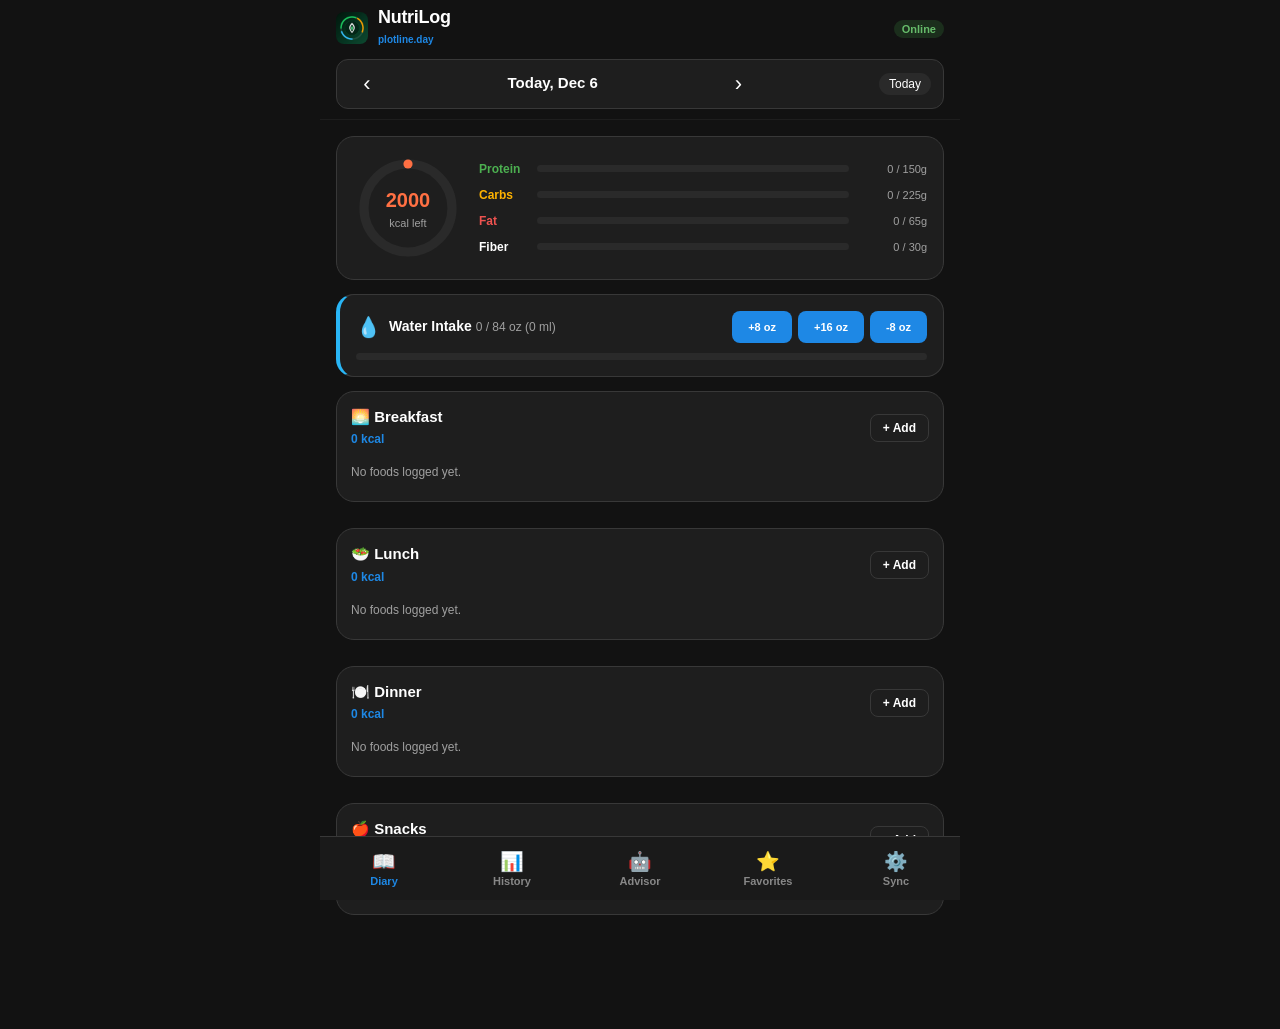
==== docs/index.html @ 771556ab "chore: update app icons Replace existing favicon and icon assets with updated versions." ====
<!DOCTYPE html>
<html lang="en">
<head>
  <meta charset="UTF-8">
  <meta name="viewport" content="width=device-width, initial-scale=1.0, maximum-scale=1.0, user-scalable=no, viewport-fit=cover">
  <title>NutriLog: Macro & Food Tracker</title>
  <meta name="description" content="Minimalist nutrition, macro, and water tracker with offline PWA support served directly from plotline.day">
  <meta name="theme-color" content="#0D47A1">
  <meta name="apple-mobile-web-app-capable" content="yes">
  <meta name="apple-mobile-web-app-status-bar-style" content="black-translucent">
  <meta name="apple-mobile-web-app-title" content="NutriLog">

  <link rel="manifest" href="manifest.webmanifest">
  <link rel="icon" type="image/png" sizes="192x192" href="icons/icon-192.png">
  <link rel="apple-touch-icon" href="icons/icon-192.png">
  <link rel="stylesheet" href="style.css">
</head>
<body>
  <!-- Background Update Notification Banner -->
  <aside id="update-banner" class="update-banner hidden" role="alert" aria-live="polite">
    <div class="update-banner-content">
      <div class="update-icon">⚡</div>
      <div class="update-text">
        <strong>New version available!</strong>
        <span>Tap update to refresh with the latest changes instantly.</span>
      </div>
      <button id="btn-update-now" class="btn btn-primary btn-sm">Update now</button>
      <button id="btn-close-update" class="btn-icon" aria-label="Dismiss banner">&times;</button>
    </div>
  </aside>

  <!-- PWA Install Prompt Bar -->
  <aside id="install-banner" class="install-banner hidden">
    <div class="install-banner-content">
      <img src="icons/icon-192.png" alt="NutriLog" class="install-icon">
      <div class="install-text">
        <strong>Install NutriLog App</strong>
        <span>Add to home screen for instant offline tracking</span>
      </div>
      <button id="btn-install-pwa" class="btn btn-accent btn-sm">Install</button>
      <button id="btn-dismiss-install" class="btn-icon" aria-label="Dismiss install">&times;</button>
    </div>
  </aside>

  <div id="app-container">
    <!-- Header -->
    <header class="app-header">
      <div class="header-top">
        <div class="brand">
          <img src="icons/icon-192.png" alt="NutriLog Logo" class="brand-logo">
          <div>
            <h1 class="brand-title">NutriLog</h1>
            <span class="brand-sub">plotline.day</span>
          </div>
        </div>
        <div class="header-actions">
          <span id="connection-pill" class="badge badge-success">Online</span>
        </div>
      </div>

      <!-- Date Navigator (shown on Diary tab) -->
      <nav id="date-navigator" class="date-nav" aria-label="Date navigation">
        <button id="btn-prev-day" class="nav-arrow" aria-label="Previous day">&#8249;</button>
        <div class="date-picker-wrap">
          <button id="btn-date-display" class="date-label">Today, Nov 3</button>
          <input type="date" id="native-date-picker" class="hidden-date-input" aria-label="Select date">
        </div>
        <button id="btn-next-day" class="nav-arrow" aria-label="Next day">&#8250;</button>
        <button id="btn-today" class="btn-chip">Today</button>
      </nav>
    </header>

    <!-- Main Content Panels -->
    <main class="app-main">
      <!-- TAB 1: DIARY -->
      <section id="tab-diary" class="tab-pane active" aria-labelledby="nav-tab-diary">
        <!-- Daily Macro Rings & Calorie Progress -->
        <article class="card card-rings">
          <div class="rings-grid">
            <div class="calorie-ring-box">
              <svg class="ring-svg" viewBox="0 0 120 120" aria-label="Calorie progress ring">
                <circle class="ring-bg" cx="60" cy="60" r="48"></circle>
                <circle id="calorie-ring-fill" class="ring-fill ring-calories" cx="60" cy="60" r="48"></circle>
              </svg>
              <div class="ring-center-text">
                <span id="diary-remaining-calories" class="ring-val">2000</span>
                <span class="ring-label">kcal left</span>
              </div>
            </div>
            <div class="macro-breakdown-list">
              <div class="macro-row">
                <span class="macro-name color-protein">Protein</span>
                <div class="progress-bar-wrap">
                  <div id="bar-protein" class="progress-bar bar-protein" style="width: 0%"></div>
                </div>
                <span id="label-protein" class="macro-qty">0 / 150g</span>
              </div>
              <div class="macro-row">
                <span class="macro-name color-carbs">Carbs</span>
                <div class="progress-bar-wrap">
                  <div id="bar-carbs" class="progress-bar bar-carbs" style="width: 0%"></div>
                </div>
                <span id="label-carbs" class="macro-qty">0 / 225g</span>
              </div>
              <div class="macro-row">
                <span class="macro-name color-fat">Fat</span>
                <div class="progress-bar-wrap">
                  <div id="bar-fat" class="progress-bar bar-fat" style="width: 0%"></div>
                </div>
                <span id="label-fat" class="macro-qty">0 / 65g</span>
              </div>
              <div class="macro-row">
                <span class="macro-name color-fiber">Fiber</span>
                <div class="progress-bar-wrap">
                  <div id="bar-fiber" class="progress-bar bar-fiber" style="width: 0%"></div>
                </div>
                <span id="label-fiber" class="macro-qty">0 / 30g</span>
              </div>
            </div>
          </div>
        </article>

        <!-- Water Tracker (In OZ) -->
        <article class="card card-water">
          <div class="water-header">
            <div class="water-title">
              <span class="water-icon">💧</span>
              <div>
                <strong>Water Intake</strong>
                <span id="water-intake-oz-display" class="text-sub">0 / 84 oz (0 ml)</span>
              </div>
            </div>
            <div class="water-quick-buttons">
              <button class="btn btn-water-sm" onclick="app.addWater(237)">+8 oz</button>
              <button class="btn btn-water-sm" onclick="app.addWater(473)">+16 oz</button>
              <button class="btn btn-water-sub" onclick="app.addWater(-237)">-8 oz</button>
            </div>
          </div>
          <div class="progress-bar-wrap water-bar-wrap">
            <div id="bar-water" class="progress-bar bar-water" style="width: 0%"></div>
          </div>
        </article>

        <!-- Meal Category Lists -->
        <div class="meals-container">
          <!-- Breakfast -->
          <article class="card card-meal" id="meal-card-BREAKFAST">
            <div class="meal-header">
              <div>
                <h2 class="meal-name">🌅 Breakfast</h2>
                <span id="kcal-BREAKFAST" class="meal-sub">0 kcal</span>
              </div>
              <button class="btn btn-outline btn-sm" onclick="app.openAddFoodModal('BREAKFAST')">+ Add</button>
            </div>
            <ul id="entries-BREAKFAST" class="meal-entries-list"></ul>
          </article>

          <!-- Lunch -->
          <article class="card card-meal" id="meal-card-LUNCH">
            <div class="meal-header">
              <div>
                <h2 class="meal-name">🥗 Lunch</h2>
                <span id="kcal-LUNCH" class="meal-sub">0 kcal</span>
              </div>
              <button class="btn btn-outline btn-sm" onclick="app.openAddFoodModal('LUNCH')">+ Add</button>
            </div>
            <ul id="entries-LUNCH" class="meal-entries-list"></ul>
          </article>

          <!-- Dinner -->
          <article class="card card-meal" id="meal-card-DINNER">
            <div class="meal-header">
              <div>
                <h2 class="meal-name">🍽️ Dinner</h2>
                <span id="kcal-DINNER" class="meal-sub">0 kcal</span>
              </div>
              <button class="btn btn-outline btn-sm" onclick="app.openAddFoodModal('DINNER')">+ Add</button>
            </div>
            <ul id="entries-DINNER" class="meal-entries-list"></ul>
          </article>

          <!-- Snacks -->
          <article class="card card-meal" id="meal-card-SNACK">
            <div class="meal-header">
              <div>
                <h2 class="meal-name">🍎 Snacks</h2>
                <span id="kcal-SNACK" class="meal-sub">0 kcal</span>
              </div>
              <button class="btn btn-outline btn-sm" onclick="app.openAddFoodModal('SNACK')">+ Add</button>
            </div>
            <ul id="entries-SNACK" class="meal-entries-list"></ul>
          </article>
        </div>
      </section>

      <!-- TAB 2: HISTORY -->
      <section id="tab-history" class="tab-pane" aria-labelledby="nav-tab-history">
        <div class="history-controls">
          <div>
            <h2 class="section-title">Nutrition History</h2>
            <span class="text-sub">Calorie and macro trends over time</span>
          </div>
          <div class="chip-group" role="radiogroup" aria-label="History date range">
            <button class="chip active" onclick="app.setHistoryRange(7)">7D</button>
            <button class="chip" onclick="app.setHistoryRange(14)">14D</button>
            <button class="chip" onclick="app.setHistoryRange(30)">30D</button>
          </div>
        </div>

        <!-- KPI Cards -->
        <div class="kpi-grid">
          <div class="card kpi-card">
            <span class="kpi-title">Avg Calories</span>
            <span id="kpi-avg-calories" class="kpi-val color-calories">0</span>
            <span id="kpi-goal-calories" class="kpi-sub">Goal: 2000 kcal</span>
          </div>
          <div class="card kpi-card">
            <span class="kpi-title">Avg Protein</span>
            <span id="kpi-avg-protein" class="kpi-val color-protein">0g</span>
            <span id="kpi-goal-protein" class="kpi-sub">Goal: 150g</span>
          </div>
          <div class="card kpi-card">
            <span class="kpi-title">On-Target Days</span>
            <span id="kpi-on-target" class="kpi-val color-water">0/0d</span>
            <span id="kpi-avg-water" class="kpi-sub">Avg H2O: 0 oz</span>
          </div>
        </div>

        <!-- Empty State (Shown when no historical logs exist) -->
        <article id="history-empty-state" class="card card-empty-state">
          <div class="empty-icon">📊</div>
          <h3>No Nutrition History Yet</h3>
          <p>You haven't logged any meals yet. When you add meals in your Daily Diary, your calorie trends, macro breakdowns, and charts will appear here automatically.</p>
          <button class="btn btn-primary" onclick="app.switchTab('diary')">Open Daily Diary</button>
        </article>

        <!-- Charts Content (Shown when logs exist) -->
        <div id="history-charts-content" class="charts-wrap hidden">
          <!-- Calorie History Chart -->
          <article class="card card-chart">
            <div class="chart-header">
              <div>
                <strong>Calorie Intake Over Time</strong>
                <span class="text-sub">Dashed line = daily target</span>
              </div>
              <button id="btn-toggle-calorie-chart" class="btn btn-outline btn-sm" onclick="app.toggleCalorieChartType()">Toggle Line/Bar</button>
            </div>
            <div class="chart-container">
              <canvas id="canvas-calories-chart" width="600" height="240"></canvas>
            </div>
          </article>

          <!-- Macro Trends Chart -->
          <article class="card card-chart">
            <div class="chart-header">
              <div>
                <strong>Macronutrients Over Time</strong>
                <span class="text-sub">Protein, Carbs, Fat (grams)</span>
              </div>
            </div>
            <div class="chart-container">
              <canvas id="canvas-macros-chart" width="600" height="240"></canvas>
            </div>
          </article>

          <!-- Daily Breakdown List -->
          <div class="daily-breakdown-section">
            <h3 class="section-title">Daily Log Breakdown</h3>
            <div id="history-breakdown-list" class="breakdown-list"></div>
          </div>
        </div>
      </section>

      <!-- TAB 3: AI ADVISOR -->
      <section id="tab-advisor" class="tab-pane" aria-labelledby="nav-tab-advisor">
        <h2 class="section-title">AI Nutrition Advisor</h2>
        <span class="text-sub">Smart feedback based on your goals & logged intake</span>

        <article class="card card-advisor">
          <div class="advisor-status-box">
            <div class="advisor-icon">🤖</div>
            <div class="advisor-intro">
              <strong>Personalized Daily Feedback</strong>
              <span>Reviewing today's calories, protein, and water progress.</span>
            </div>
          </div>
          <div id="advisor-advice-body" class="advisor-advice-body">
            <p>Log your meals for today in the <strong>Diary</strong> to receive tailored guidance on balancing macros, hitting your protein target, and managing calorie density.</p>
          </div>
          <button class="btn btn-primary btn-block" onclick="app.refreshAiAdvice()">Analyze Today's Nutrition</button>
        </article>
      </section>

      <!-- TAB 4: FAVORITES & RECENTS -->
      <section id="tab-favorites" class="tab-pane" aria-labelledby="nav-tab-favorites">
        <div class="fav-header">
          <div>
            <h2 class="section-title">Foods Library</h2>
            <span class="text-sub">Favorites & staple foods for quick logging</span>
          </div>
          <button class="btn btn-primary btn-sm" onclick="app.openCustomFoodModal()">+ Create Food</button>
        </div>

        <div class="search-input-wrap">
          <input type="text" id="fav-search-input" class="form-input" placeholder="Search saved & staple foods..." oninput="app.filterFavorites(this.value)">
        </div>

        <div id="favorites-list" class="favorites-grid"></div>
      </section>

      <!-- TAB 5: SETTINGS & GOALS -->
      <section id="tab-settings" class="tab-pane" aria-labelledby="nav-tab-settings">
        <!-- Daily Nutritional Goals Card -->
        <article class="card card-goals">
          <div class="goals-card-header">
            <span class="goals-icon">🎯</span>
            <div>
              <strong>Daily Nutritional Goals</strong>
              <span class="text-sub">Set targets in calories, macros, and water in OZ</span>
            </div>
          </div>

          <!-- Dynamic Real-Time Macro Calorie Validation Alert -->
          <aside id="macro-validation-alert" class="alert-box alert-warning hidden" role="alert">
            <div class="alert-header">
              <span class="alert-icon">⚠️</span>
              <strong id="macro-validation-title">Macro calories do not match total calorie goal</strong>
            </div>
            <p id="macro-validation-desc" class="alert-body"></p>
            <div class="alert-reminder">
              <strong>📌 Calorie Reminder:</strong> Protein = 4 kcal/g • Carbohydrates = 4 kcal/g • Fat = 9 kcal/g
            </div>
            <button id="btn-auto-balance" class="btn btn-sm btn-outline" onclick="app.autoSetCaloriesToMatchMacros()">Auto-Set Calorie Goal to Match Macros</button>
          </aside>

          <aside id="macro-validation-success" class="alert-box alert-success hidden">
            <span>✓ Macros balance to exact calorie goal (P × 4 + C × 4 + F × 9)</span>
          </aside>

          <form id="form-goals" class="goals-form" onsubmit="event.preventDefault(); app.saveGoals();">
            <div class="form-row">
              <div class="form-group">
                <label for="goal-calories">Calories (kcal)</label>
                <input type="number" id="goal-calories" class="form-input" required min="500" max="10000" oninput="app.checkMacroBalance()">
              </div>
              <div class="form-group">
                <label for="goal-water-oz">Water Target (oz)</label>
                <input type="number" id="goal-water-oz" class="form-input" required min="10" max="300" oninput="app.updateWaterOzHelper(this.value)">
                <span id="goal-water-ml-helper" class="input-helper">≈ 2484 ml</span>
              </div>
            </div>

            <div class="form-row">
              <div class="form-group">
                <label for="goal-protein">Protein (g)</label>
                <input type="number" id="goal-protein" class="form-input" required min="0" max="600" oninput="app.checkMacroBalance()">
                <span id="helper-protein-kcal" class="input-helper">0 kcal</span>
              </div>
              <div class="form-group">
                <label for="goal-carbs">Carbs (g)</label>
                <input type="number" id="goal-carbs" class="form-input" required min="0" max="1000" oninput="app.checkMacroBalance()">
                <span id="helper-carbs-kcal" class="input-helper">0 kcal</span>
              </div>
            </div>

            <div class="form-row">
              <div class="form-group">
                <label for="goal-fat">Fat (g)</label>
                <input type="number" id="goal-fat" class="form-input" required min="0" max="400" oninput="app.checkMacroBalance()">
                <span id="helper-fat-kcal" class="input-helper">0 kcal</span>
              </div>
              <div class="form-group">
                <label for="goal-fiber">Fiber (g)</label>
                <input type="number" id="goal-fiber" class="form-input" required min="0" max="100">
                <span class="input-helper">Daily minimum</span>
              </div>
            </div>

            <button type="submit" class="btn btn-primary btn-block">Save Nutritional Goals</button>
            <div id="goals-saved-toast" class="toast-success hidden">✓ Goals saved successfully!</div>
          </form>
        </article>

        <!-- Google Drive Backup & Sync Card -->
        <article class="card card-sync">
          <div class="sync-header">
            <span class="sync-icon">☁️</span>
            <div>
              <strong>Google Drive & Local Data Sync</strong>
              <span class="text-sub">Instant backup & cross-device restore</span>
            </div>
          </div>

          <!-- Wi-Fi Status & Wide Sync Button -->
          <div class="wifi-panel">
            <div class="wifi-panel-header">
              <span id="wifi-icon" class="wifi-badge-icon">📶</span>
              <div class="wifi-panel-text">
                <strong id="wifi-status-title">Wi-Fi Connected • Ready to Auto-Upload</strong>
                <span id="wifi-status-sub" class="text-sub">Changes sync to your Google Drive backup</span>
              </div>
              <span id="queue-badge" class="badge badge-warning hidden">0 Queued</span>
            </div>

            <div class="sync-details">
              <div>Status: <span id="sync-status-msg">Idle (All data synchronized)</span></div>
              <div>Domain: <strong>https://plotline.day</strong></div>
            </div>

            <button id="btn-sync-now" class="btn btn-primary btn-block btn-wide-sync" onclick="app.syncNow()">
              🔄 Sync Now to Google Drive
            </button>
          </div>

          <!-- Backup JSON Export / Import -->
          <div class="backup-actions">
            <button class="btn btn-outline" onclick="app.exportBackup()">📥 Export Backup (JSON)</button>
            <label class="btn btn-outline file-label">
              📤 Import Backup (JSON)
              <input type="file" id="import-backup-file" accept=".json" class="hidden" onchange="app.importBackup(event)">
            </label>
          </div>
        </article>

        <!-- App Version, Offline Service Worker & Update Status Card -->
        <article class="card card-version">
          <div class="version-header">
            <div class="version-icon">🛡️</div>
            <div>
              <strong>NutriLog PWA</strong>
              <span class="text-sub">plotline.day • Version 1.0.1</span>
            </div>
            <span class="badge badge-success">PWA Active</span>
          </div>

          <div class="version-details">
            <div class="detail-row">
              <span>Service Worker Status:</span>
              <span id="sw-status-label" class="badge badge-outline">Installed & Active</span>
            </div>
            <div class="detail-row">
              <span>Offline Cache:</span>
              <span id="cache-status-label">Offline Ready (plotline.day)</span>
            </div>
            <div class="detail-row">
              <span>Hosting:</span>
              <span>GitHub Pages (Custom Domain)</span>
            </div>
          </div>

          <button class="btn btn-primary btn-block" onclick="app.manualCheckUpdate()">
            🔍 Check for Updates on plotline.day
          </button>

          <div class="danger-zone">
            <button class="btn btn-danger-outline btn-block" onclick="app.openResetModal()">
              🗑️ Reset All Meal & Water Logs
            </button>
          </div>
        </article>
      </section>
    </main>

    <!-- Bottom Navigation Bar (5 tabs) -->
    <nav class="bottom-nav" aria-label="Main navigation">
      <button class="nav-btn active" data-tab="diary" onclick="app.switchTab('diary')" id="nav-tab-diary">
        <span class="nav-icon">📖</span>
        <span class="nav-label">Diary</span>
      </button>
      <button class="nav-btn" data-tab="history" onclick="app.switchTab('history')" id="nav-tab-history">
        <span class="nav-icon">📊</span>
        <span class="nav-label">History</span>
      </button>
      <button class="nav-btn" data-tab="advisor" onclick="app.switchTab('advisor')" id="nav-tab-advisor">
        <span class="nav-icon">🤖</span>
        <span class="nav-label">Advisor</span>
      </button>
      <button class="nav-btn" data-tab="favorites" onclick="app.switchTab('favorites')" id="nav-tab-favorites">
        <span class="nav-icon">⭐</span>
        <span class="nav-label">Favorites</span>
      </button>
      <button class="nav-btn" data-tab="settings" onclick="app.switchTab('settings')" id="nav-tab-settings">
        <span class="nav-icon">⚙️</span>
        <span class="nav-label">Sync</span>
      </button>
    </nav>
  </div>

  <!-- Modal: Add Food / Search -->
  <div id="modal-add-food" class="modal-overlay hidden" role="dialog" aria-modal="true">
    <div class="modal-card">
      <div class="modal-header">
        <h3 id="modal-meal-title">Add Food to Breakfast</h3>
        <button class="btn-icon" onclick="app.closeModal('modal-add-food')" aria-label="Close modal">&times;</button>
      </div>
      <div class="modal-body">
        <div class="search-input-wrap">
          <input type="text" id="food-search-box" class="form-input" placeholder="Search food, staple, or barcode..." oninput="app.searchFoods(this.value)">
        </div>
        <div class="quick-scanner-shortcuts">
          <button class="btn btn-outline btn-sm" onclick="app.openBarcodeModal()">📷 Scan Barcode</button>
          <button class="btn btn-outline btn-sm" onclick="app.openAiRecipeModal()">✨ Scan Label / Photo</button>
        </div>
        <div id="food-search-results" class="search-results-list"></div>
      </div>
    </div>
  </div>

  <!-- Modal: Create Custom Food -->
  <div id="modal-custom-food" class="modal-overlay hidden" role="dialog" aria-modal="true">
    <div class="modal-card">
      <div class="modal-header">
        <h3>Create Custom Food</h3>
        <button class="btn-icon" onclick="app.closeModal('modal-custom-food')" aria-label="Close modal">&times;</button>
      </div>
      <form id="form-custom-food" onsubmit="event.preventDefault(); app.saveCustomFood();">
        <div class="modal-body form-grid">
          <div class="form-group full-width">
            <label for="custom-name">Food Name</label>
            <input type="text" id="custom-name" class="form-input" required placeholder="e.g. Greek Yogurt 2%">
          </div>
          <div class="form-group">
            <label for="custom-brand">Brand</label>
            <input type="text" id="custom-brand" class="form-input" placeholder="e.g. Fage">
          </div>
          <div class="form-group">
            <label for="custom-serving-size">Serving Size (g)</label>
            <input type="number" id="custom-serving-size" class="form-input" required value="100">
          </div>
          <div class="form-group">
            <label for="custom-calories">Calories (kcal)</label>
            <input type="number" id="custom-calories" class="form-input" required min="0">
          </div>
          <div class="form-group">
            <label for="custom-protein">Protein (g)</label>
            <input type="number" id="custom-protein" class="form-input" required min="0">
          </div>
          <div class="form-group">
            <label for="custom-carbs">Carbs (g)</label>
            <input type="number" id="custom-carbs" class="form-input" required min="0">
          </div>
          <div class="form-group">
            <label for="custom-fat">Fat (g)</label>
            <input type="number" id="custom-fat" class="form-input" required min="0">
          </div>
        </div>
        <div class="modal-footer">
          <button type="button" class="btn btn-outline" onclick="app.closeModal('modal-custom-food')">Cancel</button>
          <button type="submit" class="btn btn-primary">Save to Library</button>
        </div>
      </form>
    </div>
  </div>

  <!-- Modal: Barcode Scanner -->
  <div id="modal-barcode" class="modal-overlay hidden" role="dialog" aria-modal="true">
    <div class="modal-card">
      <div class="modal-header">
        <h3>Barcode Scanner</h3>
        <button class="btn-icon" onclick="app.closeModal('modal-barcode')" aria-label="Close modal">&times;</button>
      </div>
      <div class="modal-body barcode-modal-body">
        <p class="text-sub">Enter a 12-13 digit UPC/EAN or test barcode:</p>
        <div class="barcode-input-row">
          <input type="text" id="barcode-manual-input" class="form-input" placeholder="e.g. 011110825316" inputmode="numeric">
          <button class="btn btn-primary" onclick="app.lookupBarcode(document.getElementById('barcode-manual-input').value)">Lookup</button>
        </div>
        <div class="barcode-examples">
          <span>Common examples:</span>
          <button class="chip" onclick="app.lookupBarcode('737628064502')">Thai Noodles</button>
          <button class="chip" onclick="app.lookupBarcode('041570054238')">Oat Milk</button>
        </div>
        <div id="barcode-result-area" class="barcode-result-area hidden"></div>
      </div>
    </div>
  </div>

  <!-- Modal: AI Recipe / Label Scanner -->
  <div id="modal-ai-scan" class="modal-overlay hidden" role="dialog" aria-modal="true">
    <div class="modal-card">
      <div class="modal-header">
        <h3>AI Nutrition Label / Meal Scanner</h3>
        <button class="btn-icon" onclick="app.closeModal('modal-ai-scan')" aria-label="Close modal">&times;</button>
      </div>
      <div class="modal-body">
        <p class="text-sub">Describe what you ate or paste nutrition label values to estimate macros:</p>
        <textarea id="ai-scan-description" class="form-input textarea" rows="3" placeholder="e.g. 2 scrambled eggs with half an avocado and 1 slice of sourdough toast"></textarea>
        <button class="btn btn-primary btn-block" onclick="app.analyzeAiMeal()">✨ Estimate Nutrition</button>
        <div id="ai-scan-results" class="ai-scan-results hidden"></div>
      </div>
    </div>
  </div>

  <!-- Modal: Reset Confirmation -->
  <div id="modal-reset" class="modal-overlay hidden" role="dialog" aria-modal="true">
    <div class="modal-card">
      <div class="modal-header">
        <h3>Clear All Food & Water History?</h3>
        <button class="btn-icon" onclick="app.closeModal('modal-reset')" aria-label="Close modal">&times;</button>
      </div>
      <div class="modal-body">
        <p>This will permanently delete all logged meal entries and water records from your device's history, leaving an empty slate.</p>
        <p class="text-sub">Your target goals and custom saved foods in your library will NOT be deleted.</p>
      </div>
      <div class="modal-footer">
        <button class="btn btn-outline" onclick="app.closeModal('modal-reset')">Cancel</button>
        <button class="btn btn-danger" onclick="app.confirmResetHistory()">Clear All Logs</button>
      </div>
    </div>
  </div>

  <script src="app.js"></script>
</body>
</html>
---- docs/style.css ----
/* NutriLog PWA Stylesheet */
:root {
  --bg-color: #121212;
  --surface-color: #1E1E1E;
  --surface-variant: #2A2A2A;
  --outline-color: #383838;
  --text-main: #FFFFFF;
  --text-sub: #A0A0A0;
  
  --primary: #1E88E5;
  --primary-hover: #1565C0;
  --primary-container: rgba(30, 136, 229, 0.18);
  
  --calories-color: #FF7043;
  --protein-color: #4CAF50;
  --carbs-color: #FFB300;
  --fat-color: #EF5350;
  --fiber-color: #AB47BC;
  --water-color: #29B6F6;
  
  --error-color: #E53935;
  --error-container: rgba(229, 57, 53, 0.16);
  --success-color: #43A047;
  
  --font-family: -apple-system, BlinkMacSystemFont, "Segoe UI", Roboto, Helvetica, Arial, sans-serif;
  --radius-lg: 18px;
  --radius-md: 12px;
  --radius-sm: 8px;
  --bottom-nav-height: 64px;
}

* {
  box-sizing: border-box;
  margin: 0;
  padding: 0;
  -webkit-tap-highlight-color: transparent;
}

body {
  background-color: var(--bg-color);
  color: var(--text-main);
  font-family: var(--font-family);
  font-size: 14px;
  line-height: 1.5;
  min-height: 100vh;
  min-height: 100dvh;
  display: flex;
  flex-direction: column;
  overflow-x: hidden;
  user-select: none;
  -webkit-font-smoothing: antialiased;
}

/* Update Banner (Top notification when new sw.js arrives) */
.update-banner {
  position: sticky;
  top: 0;
  z-index: 9999;
  background: linear-gradient(135deg, #0D47A1, #1976D2);
  color: #FFFFFF;
  padding: 12px 16px;
  box-shadow: 0 4px 16px rgba(0,0,0,0.4);
  transition: transform 0.3s cubic-bezier(0.16, 1, 0.3, 1), opacity 0.3s;
}

.update-banner-content {
  max-width: 600px;
  margin: 0 auto;
  display: flex;
  align-items: center;
  gap: 12px;
}

.update-icon {
  font-size: 24px;
}

.update-text {
  flex: 1;
  display: flex;
  flex-direction: column;
  font-size: 13px;
}

.update-text strong {
  font-size: 14px;
  color: #FFF;
}

.install-banner {
  background-color: #1F2937;
  border-bottom: 1px solid var(--outline-color);
  padding: 10px 16px;
  position: sticky;
  top: 0;
  z-index: 9998;
}

.install-banner-content {
  max-width: 600px;
  margin: 0 auto;
  display: flex;
  align-items: center;
  gap: 12px;
}

.install-icon {
  width: 36px;
  height: 36px;
  border-radius: 8px;
}

.install-text {
  flex: 1;
  display: flex;
  flex-direction: column;
}

.install-text strong {
  font-size: 13px;
}

.install-text span {
  font-size: 11px;
  color: var(--text-sub);
}

#app-container {
  display: flex;
  flex-direction: column;
  flex: 1;
  max-width: 640px;
  width: 100%;
  margin: 0 auto;
  padding-bottom: calc(var(--bottom-nav-height) + env(safe-area-inset-bottom, 16px) + 20px);
}

/* Header */
.app-header {
  padding: calc(env(safe-area-inset-top, 12px) + 8px) 16px 10px 16px;
  background-color: var(--bg-color);
  position: sticky;
  top: 0;
  z-index: 100;
  border-bottom: 1px solid rgba(255, 255, 255, 0.05);
}

.header-top {
  display: flex;
  align-items: center;
  justify-content: space-between;
}

.brand {
  display: flex;
  align-items: center;
  gap: 10px;
}

.brand-logo {
  width: 32px;
  height: 32px;
  border-radius: 8px;
}

.brand-title {
  font-size: 18px;
  font-weight: 700;
  letter-spacing: -0.3px;
  line-height: 1.1;
}

.brand-sub {
  font-size: 10px;
  color: var(--primary);
  font-weight: 600;
}

.date-nav {
  display: flex;
  align-items: center;
  justify-content: space-between;
  margin-top: 10px;
  background-color: var(--surface-color);
  padding: 6px 12px;
  border-radius: var(--radius-md);
  border: 1px solid var(--outline-color);
}

.nav-arrow {
  background: none;
  border: none;
  color: var(--text-main);
  font-size: 22px;
  width: 36px;
  height: 36px;
  display: flex;
  align-items: center;
  justify-content: center;
  cursor: pointer;
  border-radius: 50%;
}

.nav-arrow:active {
  background-color: var(--surface-variant);
}

.date-picker-wrap {
  position: relative;
  cursor: pointer;
}

.date-label {
  background: none;
  border: none;
  color: var(--text-main);
  font-weight: 700;
  font-size: 15px;
  cursor: pointer;
}

.hidden-date-input {
  position: absolute;
  top: 0;
  left: 0;
  opacity: 0;
  width: 100%;
  height: 100%;
  cursor: pointer;
}

/* Main Layout */
.app-main {
  flex: 1;
  padding: 16px;
}

.tab-pane {
  display: none;
  animation: fadeIn 0.2s ease-in-out;
}

.tab-pane.active {
  display: block;
}

@keyframes fadeIn {
  from { opacity: 0; transform: translateY(4px); }
  to { opacity: 1; transform: translateY(0); }
}

/* Cards */
.card {
  background-color: var(--surface-color);
  border-radius: var(--radius-lg);
  padding: 16px;
  border: 1px solid var(--outline-color);
  margin-bottom: 14px;
}

/* Rings & Macros */
.rings-grid {
  display: flex;
  align-items: center;
  gap: 16px;
}

.calorie-ring-box {
  position: relative;
  width: 110px;
  height: 110px;
  flex-shrink: 0;
}

.ring-svg {
  width: 100%;
  height: 100%;
  transform: rotate(-90deg);
}

.ring-bg {
  fill: none;
  stroke: var(--surface-variant);
  stroke-width: 10;
}

.ring-fill {
  fill: none;
  stroke: var(--calories-color);
  stroke-width: 10;
  stroke-linecap: round;
  stroke-dasharray: 301.6;
  stroke-dashoffset: 301.6;
  transition: stroke-dashoffset 0.6s ease;
}

.ring-center-text {
  position: absolute;
  top: 0;
  left: 0;
  width: 100%;
  height: 100%;
  display: flex;
  flex-direction: column;
  align-items: center;
  justify-content: center;
}

.ring-val {
  font-size: 20px;
  font-weight: 800;
  color: var(--calories-color);
}

.ring-label {
  font-size: 11px;
  color: var(--text-sub);
}

.macro-breakdown-list {
  flex: 1;
  display: flex;
  flex-direction: column;
  gap: 8px;
}

.macro-row {
  display: flex;
  align-items: center;
  gap: 8px;
  font-size: 12px;
}

.macro-name {
  width: 50px;
  font-weight: 600;
}

.macro-qty {
  width: 70px;
  text-align: right;
  color: var(--text-sub);
  font-size: 11px;
}

.progress-bar-wrap {
  flex: 1;
  height: 7px;
  background-color: var(--surface-variant);
  border-radius: 4px;
  overflow: hidden;
}

.progress-bar {
  height: 100%;
  border-radius: 4px;
  transition: width 0.4s ease;
}

.bar-protein { background-color: var(--protein-color); }
.bar-carbs { background-color: var(--carbs-color); }
.bar-fat { background-color: var(--fat-color); }
.bar-fiber { background-color: var(--fiber-color); }
.bar-water { background-color: var(--water-color); }

/* Water Card */
.card-water {
  border-left: 4px solid var(--water-color);
}

.water-header {
  display: flex;
  align-items: center;
  justify-content: space-between;
  margin-bottom: 10px;
}

.water-title {
  display: flex;
  align-items: center;
  gap: 8px;
}

.water-icon {
  font-size: 20px;
}

.water-quick-buttons {
  display: flex;
  gap: 6px;
}

.btn-water-sm {
  background-color: rgba(41, 182, 246, 0.15);
  color: var(--water-color);
  border: none;
  font-weight: 700;
  font-size: 11px;
  padding: 5px 9px;
  border-radius: var(--radius-sm);
  cursor: pointer;
}

.btn-water-sm:active {
  background-color: rgba(41, 182, 246, 0.35);
}

.btn-water-sub {
  background-color: var(--surface-variant);
  color: var(--text-sub);
  border: none;
  font-size: 11px;
  padding: 5px 9px;
  border-radius: var(--radius-sm);
  cursor: pointer;
}

/* Meals */
.meals-container {
  display: flex;
  flex-direction: column;
  gap: 12px;
}

.card-meal {
  padding: 14px;
}

.meal-header {
  display: flex;
  align-items: center;
  justify-content: space-between;
  margin-bottom: 8px;
}

.meal-name {
  font-size: 15px;
  font-weight: 700;
}

.meal-sub {
  font-size: 12px;
  color: var(--primary);
  font-weight: 600;
}

.meal-entries-list {
  list-style: none;
  display: flex;
  flex-direction: column;
  gap: 6px;
}

.meal-entry-item {
  display: flex;
  align-items: center;
  justify-content: space-between;
  padding: 8px 10px;
  background-color: var(--surface-variant);
  border-radius: var(--radius-sm);
  font-size: 13px;
}

.entry-left {
  display: flex;
  flex-direction: column;
}

.entry-name {
  font-weight: 600;
}

.entry-macros {
  font-size: 11px;
  color: var(--text-sub);
}

.entry-right {
  display: flex;
  align-items: center;
  gap: 10px;
}

.entry-kcal {
  font-weight: 700;
  color: var(--calories-color);
}

.btn-delete-entry {
  background: none;
  border: none;
  color: #888;
  cursor: pointer;
  font-size: 16px;
  padding: 4px;
}

.btn-delete-entry:hover {
  color: var(--error-color);
}

/* KPI Grid */
.kpi-grid {
  display: grid;
  grid-template-columns: repeat(3, 1fr);
  gap: 10px;
  margin-bottom: 14px;
}

.kpi-card {
  padding: 12px 10px;
  display: flex;
  flex-direction: column;
  align-items: center;
  text-align: center;
}

.kpi-title {
  font-size: 11px;
  color: var(--text-sub);
}

.kpi-val {
  font-size: 18px;
  font-weight: 800;
  margin: 2px 0;
}

.kpi-sub {
  font-size: 10px;
  color: var(--text-sub);
}

/* History Controls & Empty State */
.history-controls {
  display: flex;
  align-items: center;
  justify-content: space-between;
  margin-bottom: 14px;
}

.chip-group {
  display: flex;
  gap: 6px;
}

.chip {
  background-color: var(--surface-variant);
  color: var(--text-sub);
  border: 1px solid var(--outline-color);
  padding: 4px 10px;
  border-radius: 16px;
  font-size: 12px;
  cursor: pointer;
}

.chip.active {
  background-color: var(--primary);
  color: #FFF;
  font-weight: 700;
  border-color: var(--primary);
}

.card-empty-state {
  text-align: center;
  padding: 32px 20px;
}

.empty-icon {
  font-size: 42px;
  margin-bottom: 10px;
}

.card-empty-state h3 {
  font-size: 17px;
  margin-bottom: 6px;
}

.card-empty-state p {
  color: var(--text-sub);
  font-size: 13px;
  margin-bottom: 16px;
}

.chart-header {
  display: flex;
  align-items: center;
  justify-content: space-between;
  margin-bottom: 12px;
}

.chart-container {
  width: 100%;
  height: 200px;
}

.chart-container canvas {
  width: 100% !important;
  height: 100% !important;
}

/* Breakdowns */
.daily-breakdown-section {
  margin-top: 16px;
}

.breakdown-list {
  display: flex;
  flex-direction: column;
  gap: 8px;
  margin-top: 8px;
}

.breakdown-row {
  display: flex;
  align-items: center;
  justify-content: space-between;
  background-color: var(--surface-color);
  border: 1px solid var(--outline-color);
  padding: 12px 14px;
  border-radius: var(--radius-md);
  cursor: pointer;
}

.breakdown-row:active {
  background-color: var(--surface-variant);
}

/* Wi-Fi & Goals Card */
.wifi-panel {
  background-color: rgba(30, 136, 229, 0.12);
  border: 1px solid rgba(30, 136, 229, 0.25);
  border-radius: var(--radius-md);
  padding: 14px;
  margin: 12px 0;
}

.wifi-panel-header {
  display: flex;
  align-items: center;
  gap: 10px;
}

.wifi-badge-icon {
  font-size: 22px;
}

.wifi-panel-text {
  flex: 1;
  display: flex;
  flex-direction: column;
}

.sync-details {
  font-size: 12px;
  color: var(--text-sub);
  margin: 10px 0;
  border-top: 1px solid rgba(255, 255, 255, 0.08);
  padding-top: 8px;
}

.btn-wide-sync {
  width: 100%;
  height: 46px;
  font-size: 14px;
  font-weight: 700;
  display: flex;
  align-items: center;
  justify-content: center;
  gap: 8px;
}

/* Alerts */
.alert-box {
  padding: 14px;
  border-radius: var(--radius-md);
  margin-bottom: 14px;
}

.alert-warning {
  background-color: var(--error-container);
  border: 1px solid rgba(229, 57, 53, 0.4);
  color: #FFCDD2;
}

.alert-warning strong {
  color: #FFF;
}

.alert-success {
  background-color: rgba(67, 160, 71, 0.18);
  border: 1px solid rgba(67, 160, 71, 0.4);
  color: #A5D6A7;
  font-size: 12px;
  font-weight: 600;
}

.alert-header {
  display: flex;
  align-items: center;
  gap: 8px;
  margin-bottom: 6px;
}

.alert-body {
  font-size: 12px;
  line-height: 1.4;
  margin-bottom: 8px;
}

.alert-reminder {
  font-size: 11px;
  padding-top: 6px;
  border-top: 1px solid rgba(255, 255, 255, 0.1);
  margin-bottom: 8px;
}

/* Forms */
.form-row {
  display: grid;
  grid-template-columns: 1fr 1fr;
  gap: 12px;
  margin-bottom: 12px;
}

.form-group {
  display: flex;
  flex-direction: column;
  gap: 4px;
}

.form-group.full-width {
  grid-column: span 2;
}

.form-group label {
  font-size: 12px;
  font-weight: 600;
  color: var(--text-sub);
}

.form-input {
  background-color: var(--surface-variant);
  border: 1px solid var(--outline-color);
  color: var(--text-main);
  padding: 10px 12px;
  border-radius: var(--radius-sm);
  font-size: 14px;
  width: 100%;
}

.form-input:focus {
  outline: none;
  border-color: var(--primary);
}

.input-helper {
  font-size: 11px;
  color: var(--text-sub);
}

.btn {
  background-color: var(--primary);
  color: #FFFFFF;
  border: none;
  border-radius: var(--radius-sm);
  padding: 10px 16px;
  font-weight: 600;
  cursor: pointer;
  display: inline-flex;
  align-items: center;
  justify-content: center;
  transition: opacity 0.2s;
}

.btn:active {
  opacity: 0.85;
}

.btn-primary { background-color: var(--primary); }
.btn-accent { background-color: #00E676; color: #000; font-weight: 700; }
.btn-danger { background-color: var(--error-color); color: #FFF; }
.btn-outline { background: none; border: 1px solid var(--outline-color); color: var(--text-main); }
.btn-danger-outline { background: none; border: 1px solid var(--error-color); color: var(--error-color); }
.btn-block { width: 100%; }
.btn-sm { padding: 6px 12px; font-size: 12px; }
.btn-chip { background-color: var(--surface-variant); border: none; color: var(--text-main); padding: 4px 10px; border-radius: 12px; font-size: 12px; cursor: pointer; }

.btn-icon {
  background: none;
  border: none;
  color: #FFF;
  font-size: 20px;
  cursor: pointer;
  padding: 4px 8px;
}

/* Badges */
.badge {
  font-size: 11px;
  padding: 3px 8px;
  border-radius: 10px;
  font-weight: 700;
}

.badge-success { background-color: rgba(67, 160, 71, 0.2); color: #66BB6A; }
.badge-warning { background-color: rgba(255, 179, 0, 0.2); color: #FFB300; }
.badge-outline { border: 1px solid var(--outline-color); color: var(--text-sub); }

/* Bottom Nav */
.bottom-nav {
  position: fixed;
  bottom: 0;
  left: 0;
  right: 0;
  height: calc(var(--bottom-nav-height) + env(safe-area-inset-bottom, 0px));
  padding-bottom: env(safe-area-inset-bottom, 0px);
  background-color: #1A1A1A;
  border-top: 1px solid var(--outline-color);
  display: flex;
  justify-content: space-around;
  align-items: center;
  z-index: 1000;
  max-width: 640px;
  margin: 0 auto;
}

.nav-btn {
  background: none;
  border: none;
  color: #888;
  display: flex;
  flex-direction: column;
  align-items: center;
  justify-content: center;
  gap: 2px;
  flex: 1;
  height: 100%;
  cursor: pointer;
}

.nav-btn.active {
  color: var(--primary);
}

.nav-icon {
  font-size: 19px;
}

.nav-label {
  font-size: 11px;
  font-weight: 600;
}

/* Modals */
.modal-overlay {
  position: fixed;
  top: 0;
  left: 0;
  right: 0;
  bottom: 0;
  background-color: rgba(0, 0, 0, 0.75);
  display: flex;
  align-items: flex-end;
  justify-content: center;
  z-index: 2000;
  backdrop-filter: blur(4px);
}

.modal-card {
  background-color: var(--surface-color);
  width: 100%;
  max-width: 640px;
  max-height: 85vh;
  border-radius: 20px 20px 0 0;
  display: flex;
  flex-direction: column;
  border-top: 1px solid var(--outline-color);
  animation: slideUp 0.25s ease-out;
  padding: 16px;
  overflow-y: auto;
}

@keyframes slideUp {
  from { transform: translateY(100%); }
  to { transform: translateY(0); }
}

.modal-header {
  display: flex;
  align-items: center;
  justify-content: space-between;
  padding-bottom: 12px;
  border-bottom: 1px solid var(--outline-color);
}

.modal-body {
  padding: 14px 0;
}

.modal-footer {
  display: flex;
  justify-content: flex-end;
  gap: 10px;
  padding-top: 12px;
  border-top: 1px solid var(--outline-color);
}

.color-calories { color: var(--calories-color); }
.color-protein { color: var(--protein-color); }
.color-carbs { color: var(--carbs-color); }
.color-fat { color: var(--fat-color); }
.color-water { color: var(--water-color); }
.text-sub { color: var(--text-sub); font-size: 12px; }
.hidden { display: none !important; }
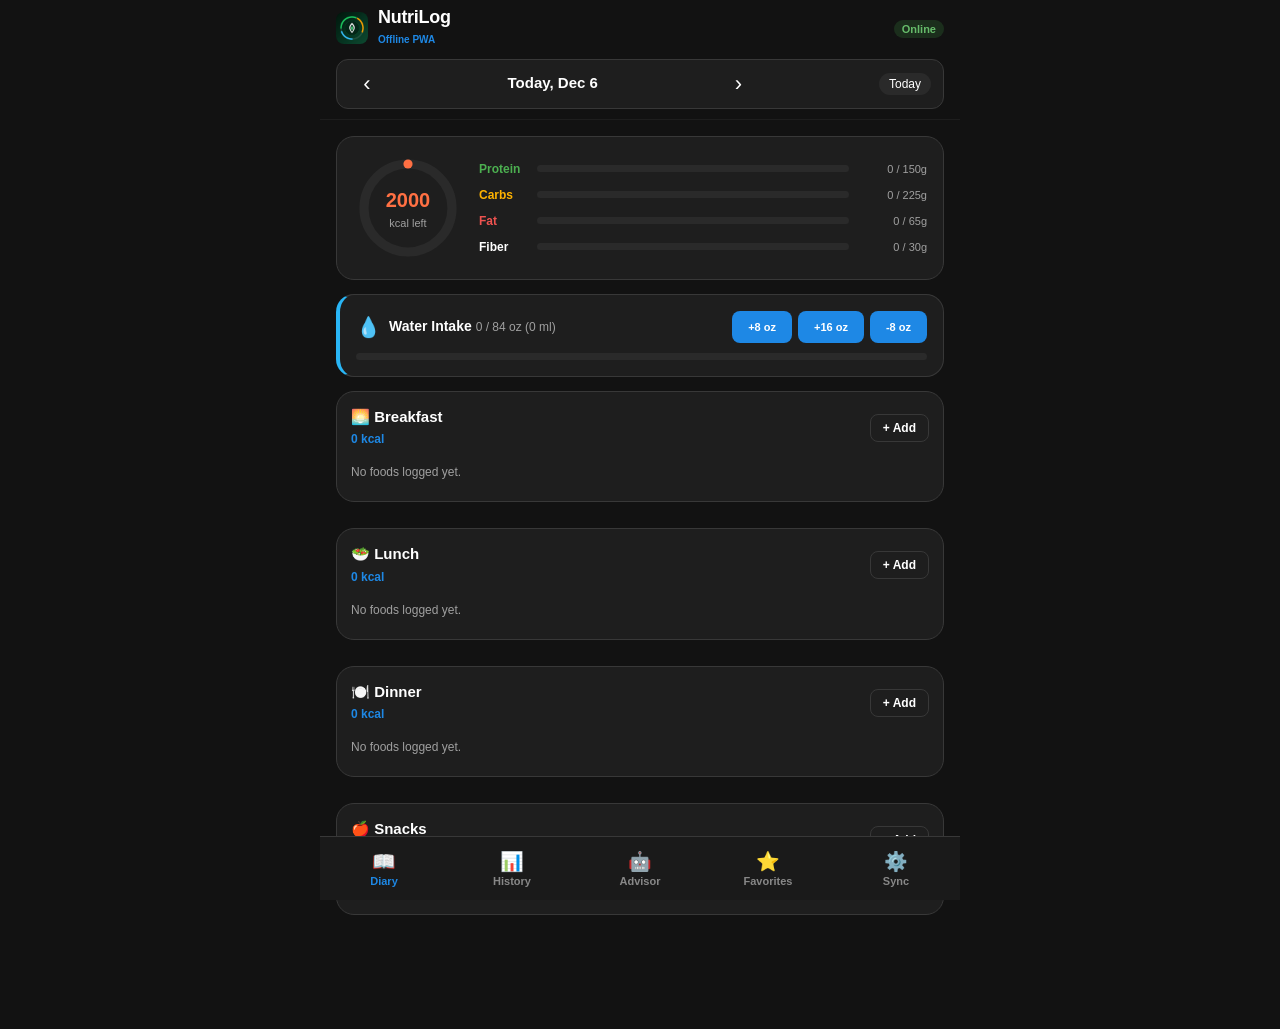
==== commit 79611cec: "refactor: remove domain-specific branding De-couple the application from the plotline.day domain to " ====
--- a/docs/index.html
+++ b/docs/index.html
@@ -4,7 +4,7 @@
   <meta charset="UTF-8">
   <meta name="viewport" content="width=device-width, initial-scale=1.0, maximum-scale=1.0, user-scalable=no, viewport-fit=cover">
   <title>NutriLog: Macro & Food Tracker</title>
-  <meta name="description" content="Minimalist nutrition, macro, and water tracker with offline PWA support served directly from plotline.day">
+  <meta name="description" content="Minimalist nutrition, macro, and water tracker with offline PWA support">
   <meta name="theme-color" content="#0D47A1">
   <meta name="apple-mobile-web-app-capable" content="yes">
   <meta name="apple-mobile-web-app-status-bar-style" content="black-translucent">
@@ -50,7 +50,7 @@
           <img src="icons/icon-192.png" alt="NutriLog Logo" class="brand-logo">
           <div>
             <h1 class="brand-title">NutriLog</h1>
-            <span class="brand-sub">plotline.day</span>
+            <span class="brand-sub">Offline PWA</span>
           </div>
         </div>
         <div class="header-actions">
@@ -404,7 +404,7 @@
 
             <div class="sync-details">
               <div>Status: <span id="sync-status-msg">Idle (All data synchronized)</span></div>
-              <div>Domain: <strong>https://plotline.day</strong></div>
+              <div>App: <strong>NutriLog Web</strong></div>
             </div>
 
             <button id="btn-sync-now" class="btn btn-primary btn-block btn-wide-sync" onclick="app.syncNow()">
@@ -428,7 +428,7 @@
             <div class="version-icon">🛡️</div>
             <div>
               <strong>NutriLog PWA</strong>
-              <span class="text-sub">plotline.day • Version 1.0.1</span>
+              <span class="text-sub">NutriLog • Version 1.0.1</span>
             </div>
             <span class="badge badge-success">PWA Active</span>
           </div>
@@ -440,16 +440,16 @@
             </div>
             <div class="detail-row">
               <span>Offline Cache:</span>
-              <span id="cache-status-label">Offline Ready (plotline.day)</span>
+              <span id="cache-status-label">Offline Ready (NutriLog Cache)</span>
             </div>
             <div class="detail-row">
               <span>Hosting:</span>
-              <span>GitHub Pages (Custom Domain)</span>
+              <span>GitHub Pages</span>
             </div>
           </div>
 
           <button class="btn btn-primary btn-block" onclick="app.manualCheckUpdate()">
-            🔍 Check for Updates on plotline.day
+            🔍 Check for Updates
           </button>
 
           <div class="danger-zone">
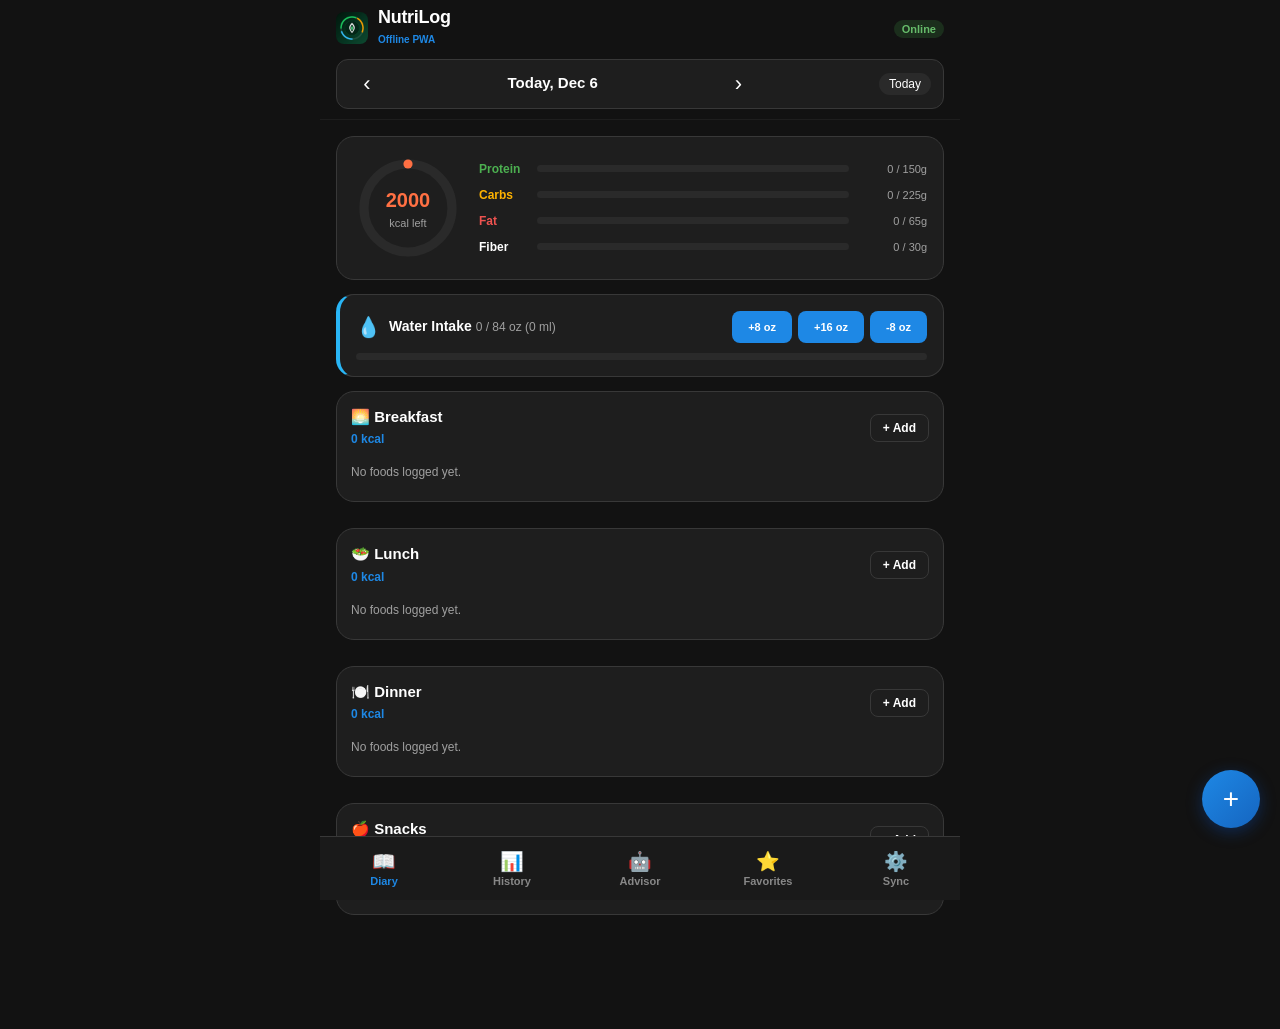
==== commit bf7e7ea0: "feat: add food deletion and PWA floating menu - Implement delete functionality for saved food items." ====
--- a/docs/index.html
+++ b/docs/index.html
@@ -190,6 +190,29 @@
             </div>
             <ul id="entries-SNACK" class="meal-entries-list"></ul>
           </article>
+        </div>
+
+        <!-- Floating Action Button (+) matching preview -->
+        <div class="fab-container">
+          <div id="fab-menu" class="fab-menu hidden">
+            <button class="fab-item" onclick="app.openBarcodeModal()">
+              <span class="fab-item-icon">📷</span>
+              <span>Scan Barcode</span>
+            </button>
+            <button class="fab-item" onclick="app.openAiRecipeModal()">
+              <span class="fab-item-icon">✨</span>
+              <span>Scan Label / Photo</span>
+            </button>
+            <button class="fab-item" onclick="app.openCustomFoodModal()">
+              <span class="fab-item-icon">➕</span>
+              <span>Create Custom Food</span>
+            </button>
+            <button class="fab-item" onclick="app.openAddFoodModal('BREAKFAST')">
+              <span class="fab-item-icon">🔍</span>
+              <span>Search All Foods</span>
+            </button>
+          </div>
+          <button id="btn-main-fab" class="fab-main" onclick="app.toggleFab()" aria-label="Add Food Actions" title="Add Food">+</button>
         </div>
       </section>
 
@@ -490,16 +513,66 @@
   <div id="modal-add-food" class="modal-overlay hidden" role="dialog" aria-modal="true">
     <div class="modal-card">
       <div class="modal-header">
-        <h3 id="modal-meal-title">Add Food to Breakfast</h3>
+        <div style="display: flex; align-items: center; gap: 8px;">
+          <h3 style="margin: 0; font-size: 16px;">Add to</h3>
+          <select id="modal-meal-select" class="form-input" style="width: auto; padding: 4px 8px; font-weight: bold;" onchange="app.currentMealType = this.value">
+            <option value="BREAKFAST">Breakfast</option>
+            <option value="LUNCH">Lunch</option>
+            <option value="DINNER">Dinner</option>
+            <option value="SNACK">Snacks</option>
+          </select>
+        </div>
         <button class="btn-icon" onclick="app.closeModal('modal-add-food')" aria-label="Close modal">&times;</button>
       </div>
       <div class="modal-body">
+        <!-- Quick Scanner / Creation Actions -->
+        <div class="quick-scanner-shortcuts" style="margin-bottom: 12px; display: flex; gap: 8px;">
+          <button class="btn btn-outline btn-sm" onclick="app.openBarcodeModal()">📷 Scan Barcode</button>
+          <button class="btn btn-outline btn-sm" onclick="app.openCustomFoodModal()">➕ Custom Food</button>
+          <button class="btn btn-outline btn-sm" onclick="app.openAiRecipeModal()">✨ Scan Label / Photo</button>
+        </div>
+
+        <!-- Modal Subtabs -->
+        <div class="modal-subtabs">
+          <button id="subtab-all" class="subtab-btn active" onclick="app.switchModalSubTab('all')">🔍 Search All Foods</button>
+          <button id="subtab-favs" class="subtab-btn" onclick="app.switchModalSubTab('favorites')">⭐ Favorites</button>
+          <button id="subtab-recents" class="subtab-btn" onclick="app.switchModalSubTab('recents')">🕒 Recent</button>
+        </div>
+
+        <!-- Search Input -->
         <div class="search-input-wrap">
-          <input type="text" id="food-search-box" class="form-input" placeholder="Search food, staple, or barcode..." oninput="app.searchFoods(this.value)">
-        </div>
-        <div class="quick-scanner-shortcuts">
-          <button class="btn btn-outline btn-sm" onclick="app.openBarcodeModal()">📷 Scan Barcode</button>
-          <button class="btn btn-outline btn-sm" onclick="app.openAiRecipeModal()">✨ Scan Label / Photo</button>
+          <input type="text" id="food-search-box" class="form-input" placeholder="Search millions of foods (e.g. egg, chicken, oats, yogurt)..." oninput="app.onSearchInput(this.value)">
+        </div>
+
+        <!-- Serving Adjuster Card -->
+        <div id="serving-adjuster-panel" class="serving-adjuster-card hidden">
+          <div class="serving-adjuster-header">
+            <div>
+              <strong id="adj-food-name">Food Name</strong>
+              <div id="adj-food-brand" class="text-sub">Brand</div>
+            </div>
+            <button class="btn-icon" onclick="app.closeServingAdjuster()">&times;</button>
+          </div>
+          <div style="display: flex; gap: 10px; align-items: center;">
+            <div style="flex: 1;">
+              <label for="adj-serving-qty" style="font-size: 11px; color: var(--text-sub);">Portion (grams / ml):</label>
+              <input type="number" id="adj-serving-qty" class="form-input" style="padding: 6px 10px;" value="100" min="1" max="5000" oninput="app.recalcAdjusterMacros()">
+            </div>
+            <button id="btn-confirm-log" class="btn btn-primary" style="margin-top: 14px;" onclick="app.confirmLogAdjustedFood()">
+              + Log Food
+            </button>
+          </div>
+          <div class="serving-adjuster-macros">
+            <span id="adj-kcal" class="color-calories font-bold" style="font-weight: 700;">0 kcal</span>
+            <span id="adj-p" class="color-protein">P: 0g</span>
+            <span id="adj-c" class="color-carbs">C: 0g</span>
+            <span id="adj-f" class="color-fat">F: 0g</span>
+          </div>
+        </div>
+
+        <!-- Search Results List -->
+        <div id="food-search-loading" class="text-sub hidden" style="text-align: center; padding: 10px;">
+          ⏳ Searching food database...
         </div>
         <div id="food-search-results" class="search-results-list"></div>
       </div>
@@ -552,24 +625,51 @@
     </div>
   </div>
 
-  <!-- Modal: Barcode Scanner -->
+  <!-- Modal: Live Camera Barcode Scanner -->
   <div id="modal-barcode" class="modal-overlay hidden" role="dialog" aria-modal="true">
     <div class="modal-card">
       <div class="modal-header">
-        <h3>Barcode Scanner</h3>
-        <button class="btn-icon" onclick="app.closeModal('modal-barcode')" aria-label="Close modal">&times;</button>
+        <h3>📷 Barcode Scanner</h3>
+        <button class="btn-icon" onclick="app.closeBarcodeModal()" aria-label="Close modal">&times;</button>
       </div>
       <div class="modal-body barcode-modal-body">
-        <p class="text-sub">Enter a 12-13 digit UPC/EAN or test barcode:</p>
-        <div class="barcode-input-row">
-          <input type="text" id="barcode-manual-input" class="form-input" placeholder="e.g. 011110825316" inputmode="numeric">
-          <button class="btn btn-primary" onclick="app.lookupBarcode(document.getElementById('barcode-manual-input').value)">Lookup</button>
-        </div>
-        <div class="barcode-examples">
-          <span>Common examples:</span>
-          <button class="chip" onclick="app.lookupBarcode('737628064502')">Thai Noodles</button>
-          <button class="chip" onclick="app.lookupBarcode('041570054238')">Oat Milk</button>
-        </div>
+        <!-- Real Live Camera Viewfinder -->
+        <div class="camera-scanner-wrap" id="camera-scanner-container">
+          <video id="barcode-video" class="camera-preview" autoplay playsinline muted></video>
+          <div class="scanner-overlay">
+            <div class="scanner-reticle">
+              <div class="scanner-laser"></div>
+            </div>
+          </div>
+        </div>
+
+        <div id="barcode-camera-status" class="text-sub" style="text-align: center; margin-bottom: 8px;">
+          Point camera at barcode to scan automatically
+        </div>
+
+        <div class="camera-controls">
+          <button id="btn-toggle-camera" class="btn btn-primary btn-sm" onclick="app.startBarcodeCamera()">Start Live Camera</button>
+          <label class="btn btn-outline btn-sm file-label">
+            📸 Photo / Upload
+            <input type="file" id="barcode-file-input" accept="image/*" capture="environment" class="hidden" onchange="app.handleBarcodeImageFile(event)">
+          </label>
+        </div>
+
+        <!-- Manual barcode input fallback -->
+        <details style="margin-top: 14px; font-size: 12px; color: var(--text-sub);">
+          <summary style="cursor: pointer; padding: 4px 0;">Or enter UPC / EAN barcode numbers manually</summary>
+          <div class="barcode-input-row" style="margin-top: 8px;">
+            <input type="text" id="barcode-manual-input" class="form-input" placeholder="e.g. 011110825316" inputmode="numeric">
+            <button class="btn btn-primary btn-sm" onclick="app.lookupBarcode(document.getElementById('barcode-manual-input').value)">Lookup</button>
+          </div>
+          <div class="barcode-examples" style="margin-top: 6px;">
+            <span>Examples:</span>
+            <button class="chip" onclick="app.lookupBarcode('737628064502')">Thai Noodles</button>
+            <button class="chip" onclick="app.lookupBarcode('041570054238')">Oat Milk</button>
+            <button class="chip" onclick="app.lookupBarcode('038000359217')">Kellogg's Cereal</button>
+          </div>
+        </details>
+
         <div id="barcode-result-area" class="barcode-result-area hidden"></div>
       </div>
     </div>
--- a/docs/style.css
+++ b/docs/style.css
@@ -913,3 +913,229 @@
 .color-water { color: var(--water-color); }
 .text-sub { color: var(--text-sub); font-size: 12px; }
 .hidden { display: none !important; }
+
+/* Floating Action Button (FAB) */
+.fab-container {
+  position: fixed;
+  bottom: calc(72px + env(safe-area-inset-bottom, 0px));
+  right: 20px;
+  z-index: 100;
+  display: flex;
+  flex-direction: column;
+  align-items: flex-end;
+  gap: 12px;
+}
+
+.fab-main {
+  width: 58px;
+  height: 58px;
+  border-radius: 50%;
+  background: linear-gradient(135deg, var(--primary) 0%, #1565C0 100%);
+  color: #FFFFFF;
+  border: none;
+  box-shadow: 0 4px 16px rgba(13, 71, 161, 0.45);
+  font-size: 28px;
+  display: flex;
+  align-items: center;
+  justify-content: center;
+  cursor: pointer;
+  transition: transform 0.2s cubic-bezier(0.4, 0, 0.2, 1), box-shadow 0.2s ease;
+}
+
+.fab-main:active {
+  transform: scale(0.92);
+}
+
+.fab-main.active {
+  transform: rotate(45deg);
+  background: #D32F2F;
+}
+
+.fab-menu {
+  display: flex;
+  flex-direction: column;
+  align-items: flex-end;
+  gap: 10px;
+  transition: opacity 0.2s ease, transform 0.2s ease;
+}
+
+.fab-item {
+  display: flex;
+  align-items: center;
+  gap: 10px;
+  background: var(--surface-color);
+  color: var(--text-color);
+  border: 1px solid var(--outline-color);
+  padding: 8px 14px;
+  border-radius: 24px;
+  box-shadow: 0 4px 12px rgba(0, 0, 0, 0.15);
+  cursor: pointer;
+  font-size: 13px;
+  font-weight: 600;
+  white-space: nowrap;
+  animation: slideInRight 0.18s ease-out;
+}
+
+.fab-item:active {
+  background: var(--surface-variant);
+  transform: scale(0.97);
+}
+
+.fab-item-icon {
+  font-size: 16px;
+}
+
+@keyframes slideInRight {
+  from { opacity: 0; transform: translateX(20px); }
+  to { opacity: 1; transform: translateX(0); }
+}
+
+/* Modal Sub-Tabs */
+.modal-subtabs {
+  display: flex;
+  border-bottom: 1px solid var(--outline-color);
+  margin-bottom: 12px;
+  gap: 4px;
+  overflow-x: auto;
+}
+
+.subtab-btn {
+  background: none;
+  border: none;
+  border-bottom: 2px solid transparent;
+  padding: 8px 12px;
+  color: var(--text-sub);
+  font-size: 13px;
+  font-weight: 600;
+  cursor: pointer;
+  white-space: nowrap;
+}
+
+.subtab-btn.active {
+  color: var(--primary);
+  border-bottom-color: var(--primary);
+}
+
+/* Camera Barcode Scanner */
+.camera-scanner-wrap {
+  position: relative;
+  width: 100%;
+  height: 260px;
+  background: #000000;
+  border-radius: var(--radius-md);
+  overflow: hidden;
+  display: flex;
+  align-items: center;
+  justify-content: center;
+  margin-bottom: 14px;
+}
+
+.camera-preview {
+  width: 100%;
+  height: 100%;
+  object-fit: cover;
+}
+
+.scanner-overlay {
+  position: absolute;
+  top: 0;
+  left: 0;
+  width: 100%;
+  height: 100%;
+  pointer-events: none;
+  display: flex;
+  align-items: center;
+  justify-content: center;
+}
+
+.scanner-reticle {
+  width: 220px;
+  height: 140px;
+  border: 2px solid rgba(255, 255, 255, 0.7);
+  border-radius: 12px;
+  position: relative;
+  box-shadow: 0 0 0 1000px rgba(0, 0, 0, 0.5);
+}
+
+.scanner-reticle::before {
+  content: '';
+  position: absolute;
+  top: -2px; left: -2px; right: -2px; bottom: -2px;
+  border: 2px solid #00E676;
+  border-radius: 12px;
+  clip-path: polygon(0 0, 25px 0, 25px 25px, 0 25px,
+                     100% 0, 100% 25px, calc(100% - 25px) 25px, calc(100% - 25px) 0,
+                     0 100%, 0 calc(100% - 25px), 25px calc(100% - 25px), 25px 100%,
+                     100% 100%, calc(100% - 25px) 100%, calc(100% - 25px) calc(100% - 25px), 100% calc(100% - 25px));
+}
+
+.scanner-laser {
+  position: absolute;
+  width: 100%;
+  height: 2px;
+  background: #FF1744;
+  box-shadow: 0 0 8px #FF1744;
+  top: 0;
+  animation: scanLaser 2s infinite ease-in-out alternate;
+}
+
+@keyframes scanLaser {
+  0% { top: 10%; }
+  100% { top: 90%; }
+}
+
+.camera-controls {
+  display: flex;
+  gap: 10px;
+  margin-top: 10px;
+  justify-content: center;
+}
+
+/* Serving Adjuster Card */
+.serving-adjuster-card {
+  background: var(--surface-variant);
+  border: 1px solid var(--outline-color);
+  border-radius: var(--radius-md);
+  padding: 14px;
+  margin: 12px 0;
+}
+
+.serving-adjuster-header {
+  display: flex;
+  justify-content: space-between;
+  align-items: baseline;
+  margin-bottom: 10px;
+}
+
+.serving-adjuster-macros {
+  display: flex;
+  gap: 12px;
+  font-size: 12px;
+  margin-top: 8px;
+}
+
+/* Delete Favorite Button */
+.btn-delete-fav {
+  background: none;
+  border: none;
+  color: #D32F2F;
+  font-size: 18px;
+  padding: 6px;
+  cursor: pointer;
+  border-radius: 6px;
+  transition: background 0.2s;
+  display: inline-flex;
+  align-items: center;
+  justify-content: center;
+}
+
+.btn-delete-fav:active {
+  background: rgba(211, 47, 47, 0.15);
+}
+
+.fav-card-actions {
+  display: flex;
+  align-items: center;
+  gap: 8px;
+}
+
